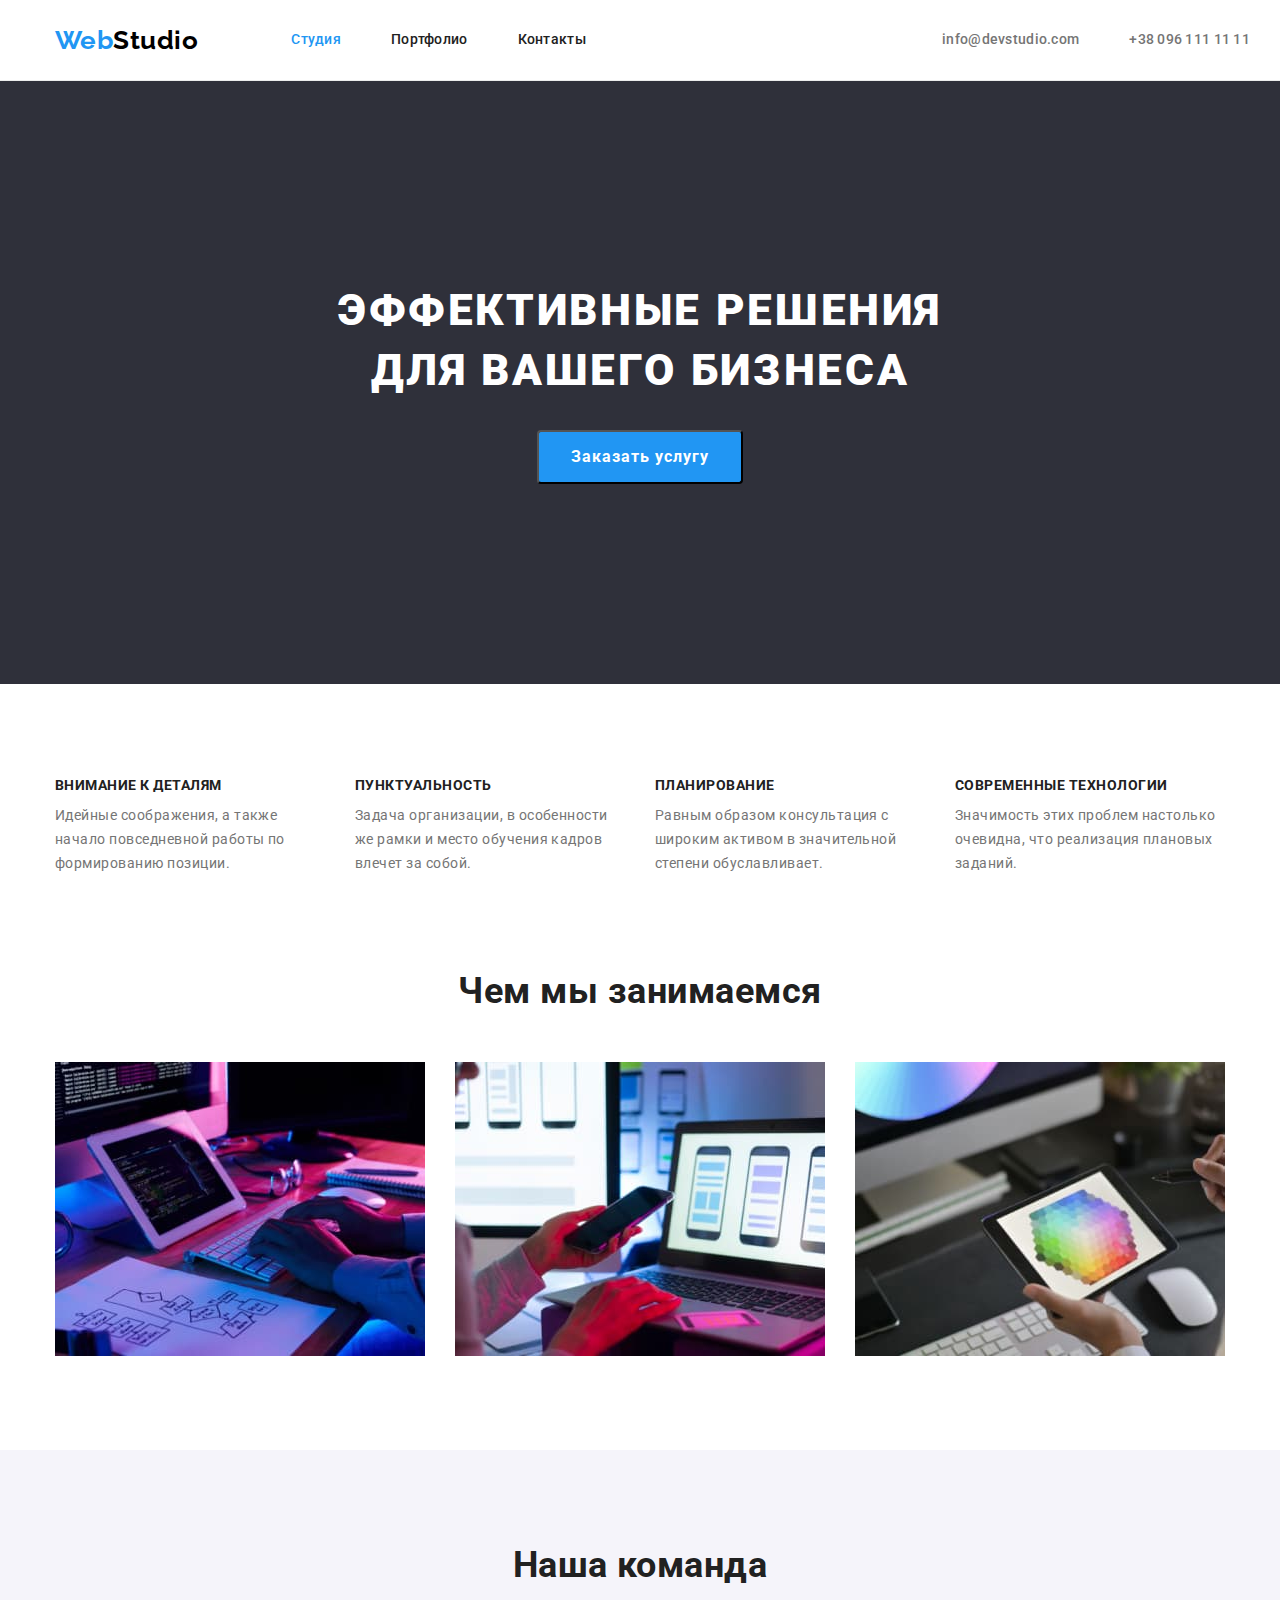
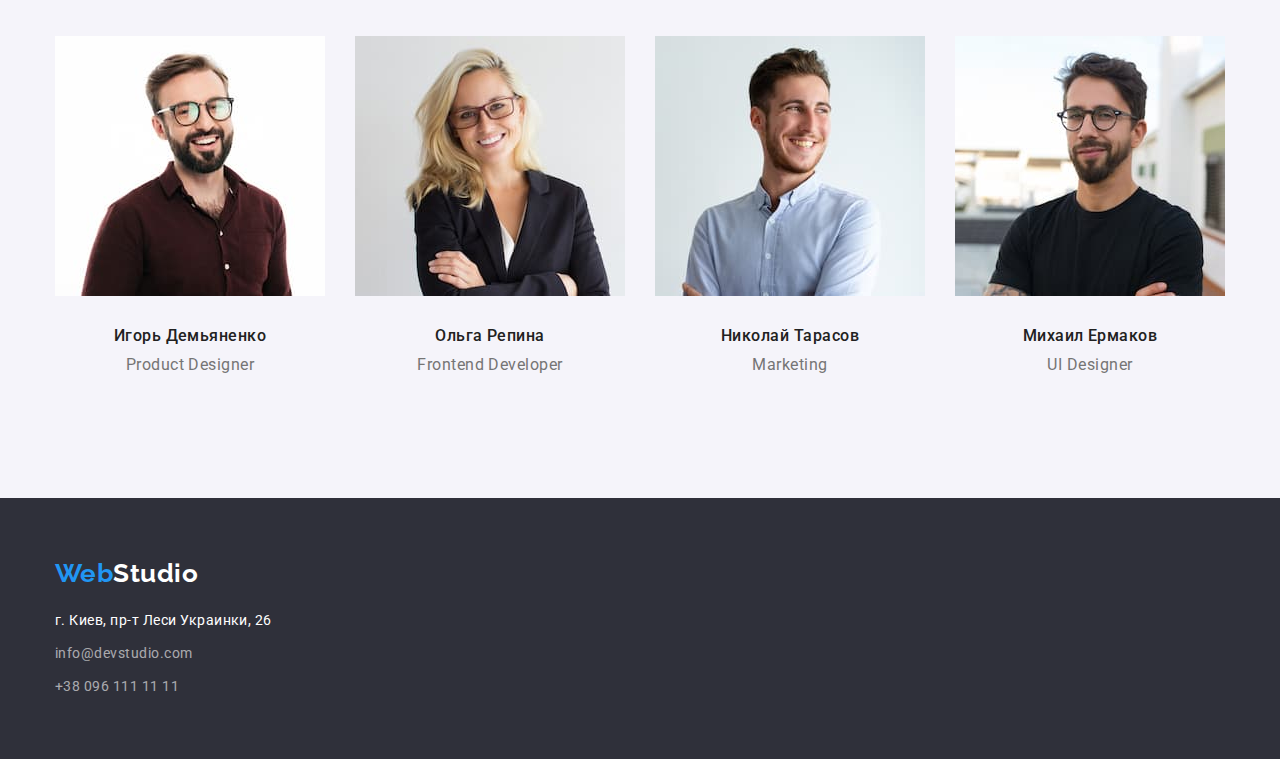
==== index.html @ 59d3f64d "First" ====
<!DOCTYPE html>
<html lang="ru">
  <head>
    <meta charset="utf-8" />
    <meta http-equiv="x-ua-compatible" content="ie=edge" />
    <meta name="viewport" content="width=device-width, initial-scale=1.0" />
    <title>Студия</title>
    <link rel="preconnect" href="https://fonts.googleapis.com" />
    <link rel="preconnect" href="https://fonts.gstatic.com" crossorigin />
    <link
      href="https://fonts.googleapis.com/css2?family=Raleway:wght@700&family=Roboto:wght@400;500;700;900&display=swap"
      rel="stylesheet"
    />
    <link
      rel="stylesheet"
      href="https://cdnjs.cloudflare.com/ajax/libs/modern-normalize/1.0.0/modern-normalize.min.css"
    />
    <link rel="stylesheet" href="./css/styles.css" />
  </head>

  <body>
    <!-- _______________ Header _______________ -->
    <header class="page-header">
      <div class="container header-box">
        <!-- _______________ Logo _______________ -->
        <a href="./index.html" class="logo" lang="en"><span class="logo-part">Web</span>Studio</a>

        <nav class="site-nav">
          <ul class="site-nav-list list">
            <li class="site-nav-item">
              <a href="./index.html" class="site-nav-link current">Студия</a>
            </li>
            <li class="site-nav-item">
              <a href="./portfolio.html" class="site-nav-link">Портфолио</a>
            </li>
            <li class="site-nav-item"><a href="" class="site-nav-link">Контакты</a></li>
          </ul>
        </nav>

        <ul class="contacts-nav list">
          <li class="contacts-nav-item">
            <a href="mailto:info@devstudio.com" class="contacts-nav-link">info@devstudio.com</a>
          </li>
          <li class="contacts-nav-item">
            <a href="tel:+380961111111" class="contacts-nav-link">+38 096 111 11 11</a>
          </li>
        </ul>
      </div>
    </header>

    <main>
      <!-- _______________ Hero _______________ -->
      <section class="hero">
        <div class="container">
          <h1 class="hero-title">Эффективные решения<br />для вашего бизнеса</h1>
          <button class="hero-btn" type="button">Заказать услугу</button>
        </div>
      </section>

      <!-- _______________ Features _______________ -->
      <section class="section">
        <div class="container">
          <h2 class="section-title visually-hidden">Наши преимущества</h2>
          <ul class="features-list list">
            <li class="features-item">
              <h3 class="features-title">Внимание к деталям</h3>
              <p class="features-text">
                Идейные соображения, а также начало повседневной работы по формированию позиции.
              </p>
            </li>
            <li class="features-item">
              <h3 class="features-title">Пунктуальность</h3>
              <p class="features-text">
                Задача организации, в особенности же рамки и место обучения кадров влечет за собой.
              </p>
            </li>
            <li class="features-item">
              <h3 class="features-title">Планирование</h3>
              <p class="features-text">
                Равным образом консультация с широким активом в значительной степени обуславливает.
              </p>
            </li>
            <li class="features-item">
              <h3 class="features-title">Современные технологии</h3>
              <p class="features-text">
                Значимость этих проблем настолько очевидна, что реализация плановых заданий.
              </p>
            </li>
          </ul>
        </div>
      </section>

      <!-- _______________ Our doings _______________ -->
      <section class="section section-doing">
        <div class="container">
          <h2 class="section-title">Чем мы занимаемся</h2>
          <ul class="doings list">
            <li class="doings-item">
              <img
                src="./images/box1.jpg"
                alt="Создаем эффективные сайты, используя современные технологии в разработке"
                width="370"
              />
            </li>
            <li class="doings-item">
              <img
                src="./images/box2.jpg"
                alt="Ориентируемся на целевую аудиторию, учитывая все тебования заказчика"
                width="370"
              />
            </li>
            <li class="doings-item">
              <img
                src="./images/box3.jpg"
                alt="Предлагаем дизайн, подбирая правильную цветовую гамму"
                width="370"
              />
            </li>
          </ul>
        </div>
      </section>

      <!-- _______________ Our team _______________ -->
      <section class="team section">
        <div class="container">
          <h2 class="section-title">Наша команда</h2>
          <ul class="team-list list">
            <li class="team-item">
              <img src="./images/teamcard1.jpg" alt="Фото Игоря" width="270" class="team-img" />
              <div class="team-content">
                <h3 class="team-title">Игорь Демьяненко</h3>
                <p class="team-text" lang="en">Product Designer</p>
              </div>
            </li>

            <li class="team-item">
              <img src="./images/teamcard2.jpg" alt="Фото Ольги" width="270" />
              <div class="team-content">
                <h3 class="team-title">Ольга Репина</h3>
                <p class="team-text" lang="en">Frontend Developer</p>
              </div>
            </li>

            <li class="team-item">
              <img src="./images/teamcard3.jpg" alt="Фото Николая" width="270" />
              <div class="team-content">
                <h3 class="team-title">Николай Тарасов</h3>
                <p class="team-text" lang="en">Marketing</p>
              </div>
            </li>

            <li class="team-item">
              <img src="./images/teamcard4.jpg" alt="Фото Михаила" width="270" />
              <div class="team-content">
                <h3 class="team-title">Михаил Ермаков</h3>
                <p class="team-text" lang="en">UI Designer</p>
              </div>
            </li>
          </ul>
        </div>
      </section>
    </main>

    <!--  _______________ Footer _______________ -->
    <footer class="footer">
      <div class="container">
        <a href="./index.html" class="logo dark" lang="en"
          ><span class="logo-part">Web</span>Studio</a
        >
        <address>
          <ul class="address list">
            <li class="address-item">
              <a
                href="https://www.google.com.ua/maps/@50.4265841,30.5361971,17z"
                class="address-map"
                >г. Киев, пр-т Леси Украинки, 26</a
              >
            </li>
            <li class="address-item">
              <a href="mailto:info@devstudio.com" class="address-contact">info@devstudio.com</a>
            </li>
            <li class="address-item">
              <a href="tel:+380961111111" class="address-contact">+38 096 111 11 11</a>
            </li>
          </ul>
        </address>
      </div>
    </footer>
  </body>
</html>
---- css/styles.css ----
/* Order of content here: 
    common
    logo
    header
    for index.html
    for portfolio.html
    footer
*/

/* все что касается блочной модели. дисплеи паддинги марджины бордеры геометрия
потом цвет и текст
потом оформительные эффекты */

/* --------------- Common */

:root {
  --primary-text-color: #757575;
  --title-text-color: #212121;
  --hero-title-color: #ffffff;
  --btn-text-color: #ffffff;
  --accent-color: #2196f3;
  --main-bg-color: #ffffff;
  --dark-bg-color: #2f303a;
  --second-bg-color: #f5f4fa;
  --logo-color: #000000;
  --logo-color-dark: #ffffff;
  --address-contact-color: rgba(255, 255, 255, 0.6);
  --address-map-color: #ffffff;

  --item-gap: 30px;
}

body {
  background-color: var(--main-bg-color);
  color: var(--primary-text-color);

  font-family: Roboto, sans-serif;
  letter-spacing: 0.03em;
}

.list {
  padding: 0;
  margin: 0;
  list-style: none;
}

.container {
  width: 1200px;
  padding-left: 15px;
  padding-right: 15px;
  margin-left: auto;
  margin-right: auto;
  /* padding: 0 calc(50% - 590px); */
}

img {
  display: block;
  max-width: 100%;
  height: auto;
}

.visually-hidden {
  position: absolute;
  width: 1px;
  height: 1px;
  margin: -1px;
  border: 0;
  padding: 0;
  white-space: nowrap;
  clip-path: inset(100%);
  clip: rect(0 0 0 0);
  overflow: hidden;
}

/* END Common */

/* --------------- Logo */

.logo {
  display: inline-block;
  color: var(--logo-color);
  font-family: Raleway, sans-serif;
  font-weight: 700;
  font-size: 26px;
  line-height: 1.19;
  text-decoration: none;
}

.logo.dark {
  color: var(--logo-color-dark);
}

.logo-part {
  color: var(--accent-color);
}

/* END Logo */

/* --------------- Header */

.page-header {
  border-bottom: 1px solid #ececec;
}

.header-box {
  display: flex;
  align-items: center;
}

.site-nav {
  margin-left: 93px;
  margin-right: auto;
}

.site-nav-list,
.contacts-nav {
  display: flex;
  margin-top: 0;
}

.site-nav-item,
.contacts-nav-item {
  display: block;
}

.site-nav-item:not(:last-child),
.contacts-nav-item:not(:last-child) {
  margin-right: 50px;
}

.site-nav-link {
  display: inline-block;
  padding-top: 32px;
  padding-bottom: 32px;
  color: var(--title-text-color);
  font-weight: 500;
  font-size: 14px;
  line-height: 1.14;
  letter-spacing: 0.02em;
  text-decoration: none;
}

.site-nav-link:hover,
.site-nav-link:focus {
  color: var(--accent-color);
}

.contacts-nav {
  margin-right: -25px;
}

.contacts-nav-link {
  display: inline-block;
  padding-top: 32px;
  padding-bottom: 32px;
  color: var(--primary-text-color);
  font-weight: 500;
  font-size: 14px;
  line-height: 1.14;
  letter-spacing: 0.02em;
  text-decoration: none;
}

.contacts-nav-link:hover,
.contacts-nav-link:focus {
  color: var(--accent-color);
}

.current {
  color: var(--accent-color);
}

/* END Header */

/* --------------- INDEX.html */

/* --------------- Hero */

.hero {
  background-color: var(--dark-bg-color);
  text-align: center;
  padding-top: 200px;
  padding-bottom: 200px;
}

.hero-title {
  margin-top: 0;

  color: var(--hero-title-color);
  font-weight: 900;
  font-size: 44px;
  line-height: 1.36;
  letter-spacing: 0.06em;
  text-transform: uppercase;
}

.hero-btn {
  display: inline-block;
  padding: 10px 32px;
  border-radius: 4px;
  min-width: 200px;

  cursor: pointer;
  text-align: center;
  background-color: var(--accent-color);
  color: var(--btn-text-color);
  font-family: inherit;
  font-weight: 700;
  font-size: 16px;
  line-height: 1.88;
  letter-spacing: 0.06em;
}

.hero-btn:hover,
.hero-btn:focus {
  background-color: var(--btn-text-color);
  color: var(--accent-color);
}

/* END Hero */

/* --------------- For all Sections */

.section {
  padding-top: 94px;
  padding-bottom: 94px;
}

.section-title {
  margin-top: 0;
  margin-bottom: 50px;

  color: var(--title-text-color);
  font-weight: 700;
  font-size: 36px;
  line-height: 1.17;
  text-align: center;
}

/* END for all Sections */

/* --------------- Features */

.features-list {
  display: flex;
  margin-left: calc(-1 * var(--item-gap));
}

.features-item {
  flex-basis: calc(100% / 4 - var(--item-gap));
  margin-left: var(--item-gap);
}

.features-title {
  margin-top: 0;
  margin-bottom: 10px;

  color: var(--title-text-color);
  font-weight: 700;
  font-size: 14px;
  line-height: 1.14;
  text-transform: uppercase;
}

.features-text {
  margin-top: 0;
  margin-bottom: 0;

  font-size: 14px;
  line-height: 1.71;
}

/* END Features */

/* --------------- Our Doings */

.section-doing {
  padding-top: 0;
}

.doings {
  display: flex;
  margin-left: calc(-1 * var(--item-gap));
}

.doings-item {
  margin-left: var(--item-gap);
  flex-basis: calc(100% / 3 - var(--item-gap));
}

/* END Our Doings */

/* --------------- Our team */
.team {
  margin-bottom: 0;
  background-color: var(--second-bg-color);
}

.team-list {
  display: flex;
  margin-left: calc(-1 * var(--item-gap));
}

.team-item {
  flex-basis: calc(100% / 4 - var(--item-gap));
  margin-left: var(--item-gap);
}

.team-content {
  padding: 30px 0;
}

.team-title {
  margin-top: 0;
  margin-bottom: 0;

  color: var(--title-text-color);
  font-weight: 500;
  font-size: 16px;
  line-height: 1.19;
  text-align: center;
}

.team-text {
  margin-top: 10px;
  margin-bottom: 0;

  font-size: 16px;
  line-height: 1.19;
  text-align: center;
}

/* END our team */

/* END INDEX.html */

/* --------------- PORTFOLIO */

/* --------------- Filtr */

.filtr {
  display: flex;
  justify-content: center;
  margin-bottom: 50px;
}

.filtr-item:not(:last-child) {
  margin-right: 8px;
}

.filtr-btn {
  display: inline-block;
  min-width: 73px;
  border-radius: 4px;
  padding: 6px 22px;
  text-align: center;

  background-color: var(--second-bg-color);
  border: 1px solid var(--second-bg-color);
  color: var(--title-text-color);
  cursor: pointer;
  font-family: inherit;
  font-weight: 500;
  font-size: 16px;
  line-height: 1.63;
  letter-spacing: 0.03em;
}

.filtr-btn:hover,
.filtr-btn:focus {
  border: 1px solid var(--accent-color);

  background-color: var(--accent-color);
  color: var(--btn-text-color);
}

/* END Filtr */

/* --------------- Examples */

.examples {
  display: flex;
  flex-wrap: wrap;
  margin-left: calc(-1 * var(--item-gap));
  margin-top: calc(-1 * var(--item-gap));
}

.examples-item {
  flex-basis: calc(100% / 3 - var(--item-gap));
  margin-left: var(--item-gap);
  margin-top: var(--item-gap);
}

.examples-content {
  border: 1px solid #eeeeee;
  padding: 20px 24px;
}

.examples-title {
  margin: 0 0 4px 0;

  color: var(--title-text-color);
  font-weight: 700;
  font-size: 18px;
  line-height: 2;
  letter-spacing: 0.06em;
}

.examples-type {
  margin-top: 0;
  margin-bottom: 0;

  font-size: 16px;
  line-height: 1.86;
}

/* END Examples */

/* END PORTFOLIO */

/* --------------- Footer */

.footer {
  padding-top: 60px;
  padding-bottom: 60px;

  background-color: var(--dark-bg-color);
}

.address {
  margin-top: 20px;
}

.address-item:not(:first-child) {
  margin-top: 9px;
}

.address-map,
.address-contact {
  display: inline-block;
}

.address-map {
  color: var(--address-map-color);
}

.address-contact {
  color: var(--address-contact-color);
}

.address-contact,
.address-map {
  font-style: normal;
  font-size: 14px;
  line-height: 1.71;
  text-decoration: none;
}

.address-map:hover,
.address-map:focus,
.address-contact:hover,
.address-contact:focus {
  color: var(--accent-color);
}

/* END Footer */
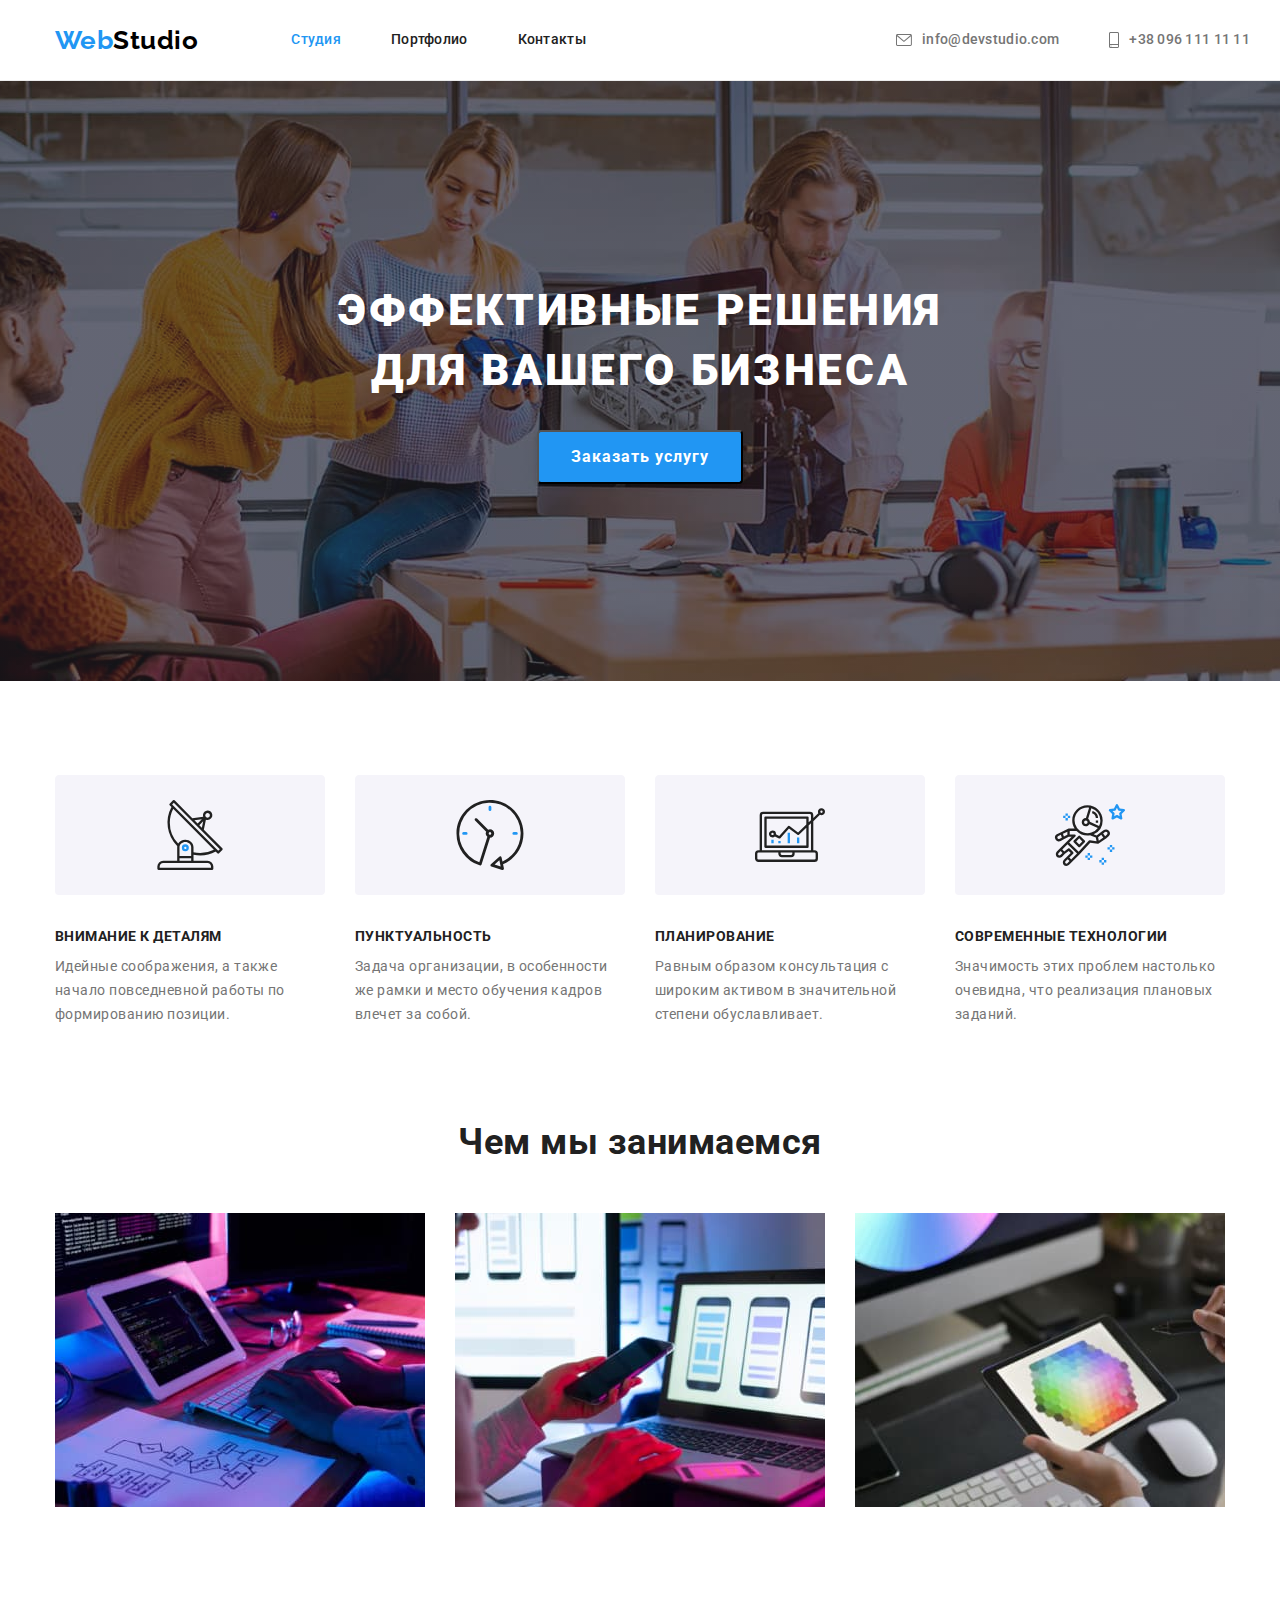
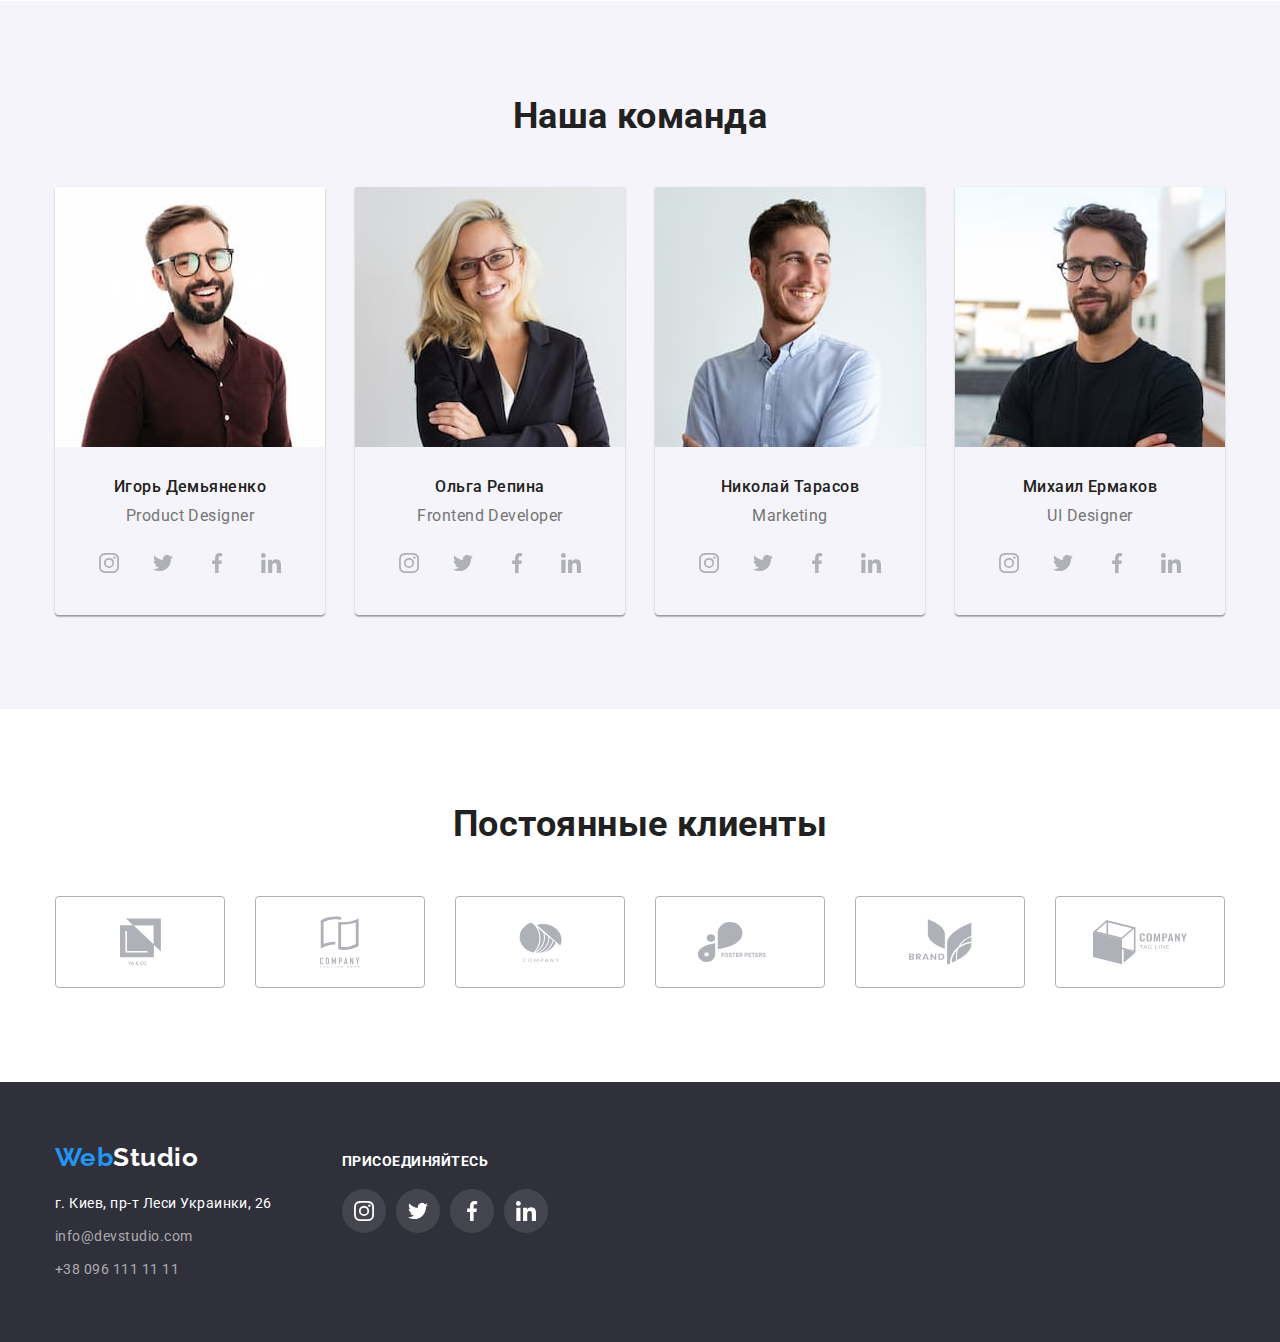
==== commit d65e748b: "Done HW" ====
--- a/index.html
+++ b/index.html
@@ -23,7 +23,7 @@
     <header class="page-header">
       <div class="container header-box">
         <!-- _______________ Logo _______________ -->
-        <a href="./index.html" class="logo" lang="en"><span class="logo-part">Web</span>Studio</a>
+        <a href="./index.html" class="logo" lang="en"> <span class="logo-part">Web</span>Studio </a>
 
         <nav class="site-nav">
           <ul class="site-nav-list list">
@@ -39,10 +39,20 @@
 
         <ul class="contacts-nav list">
           <li class="contacts-nav-item">
-            <a href="mailto:info@devstudio.com" class="contacts-nav-link">info@devstudio.com</a>
+            <a href="mailto:info@devstudio.com" class="contacts-nav-link">
+              <svg class="contacts-nav-icon" width="16" height="12">
+                <use href="./images/sprite.svg#icon-envelope"></use>
+              </svg>
+              info@devstudio.com
+            </a>
           </li>
           <li class="contacts-nav-item">
-            <a href="tel:+380961111111" class="contacts-nav-link">+38 096 111 11 11</a>
+            <a href="tel:+380961111111" class="contacts-nav-link">
+              <svg class="contacts-nav-icon" width="10" height="16">
+                <use href="./images/sprite.svg#icon-smartphone"></use>
+              </svg>
+              +38 096 111 11 11
+            </a>
           </li>
         </ul>
       </div>
@@ -51,9 +61,11 @@
     <main>
       <!-- _______________ Hero _______________ -->
       <section class="hero">
+        <!-- <div class="overlay"> -->
         <div class="container">
           <h1 class="hero-title">Эффективные решения<br />для вашего бизнеса</h1>
           <button class="hero-btn" type="button">Заказать услугу</button>
+          <!-- </div> -->
         </div>
       </section>
 
@@ -63,24 +75,36 @@
           <h2 class="section-title visually-hidden">Наши преимущества</h2>
           <ul class="features-list list">
             <li class="features-item">
+              <svg class="features-icon" width="270" height="120">
+                <use href="./images/sprite.svg#icon-feature1"></use>
+              </svg>
               <h3 class="features-title">Внимание к деталям</h3>
               <p class="features-text">
                 Идейные соображения, а также начало повседневной работы по формированию позиции.
               </p>
             </li>
             <li class="features-item">
+              <svg class="features-icon" width="270" height="120">
+                <use href="./images/sprite.svg#icon-feature2"></use>
+              </svg>
               <h3 class="features-title">Пунктуальность</h3>
               <p class="features-text">
                 Задача организации, в особенности же рамки и место обучения кадров влечет за собой.
               </p>
             </li>
             <li class="features-item">
+              <svg class="features-icon" width="270" height="120">
+                <use href="./images/sprite.svg#icon-feature3"></use>
+              </svg>
               <h3 class="features-title">Планирование</h3>
               <p class="features-text">
                 Равным образом консультация с широким активом в значительной степени обуславливает.
               </p>
             </li>
             <li class="features-item">
+              <svg class="features-icon" width="270" height="120">
+                <use href="./images/sprite.svg#icon-feature4"></use>
+              </svg>
               <h3 class="features-title">Современные технологии</h3>
               <p class="features-text">
                 Значимость этих проблем настолько очевидна, что реализация плановых заданий.
@@ -90,37 +114,25 @@
         </div>
       </section>
 
-      <!-- _______________ Our doings _______________ -->
+      <!-- _______________ Our Doings _______________ -->
       <section class="section section-doing">
         <div class="container">
           <h2 class="section-title">Чем мы занимаемся</h2>
           <ul class="doings list">
             <li class="doings-item">
-              <img
-                src="./images/box1.jpg"
-                alt="Создаем эффективные сайты, используя современные технологии в разработке"
-                width="370"
-              />
+              <img src="./images/box1.jpg" alt="Десктопные приложения" width="370" />
             </li>
             <li class="doings-item">
-              <img
-                src="./images/box2.jpg"
-                alt="Ориентируемся на целевую аудиторию, учитывая все тебования заказчика"
-                width="370"
-              />
+              <img src="./images/box2.jpg" alt="Мобильные приложения" width="370" />
             </li>
             <li class="doings-item">
-              <img
-                src="./images/box3.jpg"
-                alt="Предлагаем дизайн, подбирая правильную цветовую гамму"
-                width="370"
-              />
+              <img src="./images/box3.jpg" alt="Дизайнерские решения" width="370" />
             </li>
           </ul>
         </div>
       </section>
 
-      <!-- _______________ Our team _______________ -->
+      <!-- _______________ Our Team _______________ -->
       <section class="team section">
         <div class="container">
           <h2 class="section-title">Наша команда</h2>
@@ -130,6 +142,36 @@
               <div class="team-content">
                 <h3 class="team-title">Игорь Демьяненко</h3>
                 <p class="team-text" lang="en">Product Designer</p>
+                <ul class="team-contact-list list">
+                  <li>
+                    <a href="" class="team-contact-link">
+                      <svg class="team-contact-icon" width="20" height="20">
+                        <use href="./images/sprite.svg#icon-instagram"></use>
+                      </svg>
+                    </a>
+                  </li>
+                  <li>
+                    <a href="" class="team-contact-link"
+                      ><svg class="team-contact-icon" width="20" height="20">
+                        <use href="./images/sprite.svg#icon-twitter"></use>
+                      </svg>
+                    </a>
+                  </li>
+                  <li>
+                    <a href="" class="team-contact-link"
+                      ><svg class="team-contact-icon" width="20" height="20">
+                        <use href="./images/sprite.svg#icon-facebook"></use>
+                      </svg>
+                    </a>
+                  </li>
+                  <li>
+                    <a href="" class="team-contact-link"
+                      ><svg class="team-contact-icon" width="20" height="20">
+                        <use href="./images/sprite.svg#icon-linkedin"></use>
+                      </svg>
+                    </a>
+                  </li>
+                </ul>
               </div>
             </li>
 
@@ -138,6 +180,36 @@
               <div class="team-content">
                 <h3 class="team-title">Ольга Репина</h3>
                 <p class="team-text" lang="en">Frontend Developer</p>
+                <ul class="team-contact-list list">
+                  <li>
+                    <a href="" class="team-contact-link">
+                      <svg class="team-contact-icon" width="20" height="20">
+                        <use href="./images/sprite.svg#icon-instagram"></use>
+                      </svg>
+                    </a>
+                  </li>
+                  <li>
+                    <a href="" class="team-contact-link"
+                      ><svg class="team-contact-icon" width="20" height="20">
+                        <use href="./images/sprite.svg#icon-twitter"></use>
+                      </svg>
+                    </a>
+                  </li>
+                  <li>
+                    <a href="" class="team-contact-link"
+                      ><svg class="team-contact-icon" width="20" height="20">
+                        <use href="./images/sprite.svg#icon-facebook"></use>
+                      </svg>
+                    </a>
+                  </li>
+                  <li>
+                    <a href="" class="team-contact-link"
+                      ><svg class="team-contact-icon" width="20" height="20">
+                        <use href="./images/sprite.svg#icon-linkedin"></use>
+                      </svg>
+                    </a>
+                  </li>
+                </ul>
               </div>
             </li>
 
@@ -146,6 +218,36 @@
               <div class="team-content">
                 <h3 class="team-title">Николай Тарасов</h3>
                 <p class="team-text" lang="en">Marketing</p>
+                <ul class="team-contact-list list">
+                  <li>
+                    <a href="" class="team-contact-link">
+                      <svg class="team-contact-icon" width="20" height="20">
+                        <use href="./images/sprite.svg#icon-instagram"></use>
+                      </svg>
+                    </a>
+                  </li>
+                  <li>
+                    <a href="" class="team-contact-link"
+                      ><svg class="team-contact-icon" width="20" height="20">
+                        <use href="./images/sprite.svg#icon-twitter"></use>
+                      </svg>
+                    </a>
+                  </li>
+                  <li>
+                    <a href="" class="team-contact-link"
+                      ><svg class="team-contact-icon" width="20" height="20">
+                        <use href="./images/sprite.svg#icon-facebook"></use>
+                      </svg>
+                    </a>
+                  </li>
+                  <li>
+                    <a href="" class="team-contact-link"
+                      ><svg class="team-contact-icon" width="20" height="20">
+                        <use href="./images/sprite.svg#icon-linkedin"></use>
+                      </svg>
+                    </a>
+                  </li>
+                </ul>
               </div>
             </li>
 
@@ -154,7 +256,88 @@
               <div class="team-content">
                 <h3 class="team-title">Михаил Ермаков</h3>
                 <p class="team-text" lang="en">UI Designer</p>
+                <ul class="team-contact-list list">
+                  <li>
+                    <a href="" class="team-contact-link">
+                      <svg class="team-contact-icon" width="20" height="20">
+                        <use href="./images/sprite.svg#icon-instagram"></use>
+                      </svg>
+                    </a>
+                  </li>
+                  <li>
+                    <a href="" class="team-contact-link"
+                      ><svg class="team-contact-icon" width="20" height="20">
+                        <use href="./images/sprite.svg#icon-twitter"></use>
+                      </svg>
+                    </a>
+                  </li>
+                  <li>
+                    <a href="" class="team-contact-link"
+                      ><svg class="team-contact-icon" width="20" height="20">
+                        <use href="./images/sprite.svg#icon-facebook"></use>
+                      </svg>
+                    </a>
+                  </li>
+                  <li>
+                    <a href="" class="team-contact-link"
+                      ><svg class="team-contact-icon" width="20" height="20">
+                        <use href="./images/sprite.svg#icon-linkedin"></use>
+                      </svg>
+                    </a>
+                  </li>
+                </ul>
               </div>
+            </li>
+          </ul>
+        </div>
+      </section>
+
+      <!-- _______________ Our Clients _______________ -->
+      <section class="clients section">
+        <div class="container">
+          <h2 class="section-title">Постоянные клиенты</h2>
+          <ul class="clients-list list">
+            <li class="client-item">
+              <a href="" class="client-link">
+                <svg class="client-icon" width="41">
+                  <use href="./images/sprite.svg#icon-client1"></use>
+                </svg>
+              </a>
+            </li>
+            <li class="client-item">
+              <a href="" class="client-link">
+                <svg class="client-icon" width="40">
+                  <use href="./images/sprite.svg#icon-client2"></use>
+                </svg>
+              </a>
+            </li>
+            <li class="client-item">
+              <a href="" class="client-link">
+                <svg class="client-icon" width="43">
+                  <use href="./images/sprite.svg#icon-client3"></use>
+                </svg>
+              </a>
+            </li>
+            <li class="client-item">
+              <a href="" class="client-link">
+                <svg class="client-icon" width="84">
+                  <use href="./images/sprite.svg#icon-client4"></use>
+                </svg>
+              </a>
+            </li>
+            <li class="client-item">
+              <a href="" class="client-link">
+                <svg class="client-icon" width="63">
+                  <use href="./images/sprite.svg#icon-client5"></use>
+                </svg>
+              </a>
+            </li>
+            <li class="client-item">
+              <a href="" class="client-link">
+                <svg class="client-icon" width="94">
+                  <use href="./images/sprite.svg#icon-client6"></use>
+                </svg>
+              </a>
             </li>
           </ul>
         </div>
@@ -164,26 +347,63 @@
     <!--  _______________ Footer _______________ -->
     <footer class="footer">
       <div class="container">
-        <a href="./index.html" class="logo dark" lang="en"
-          ><span class="logo-part">Web</span>Studio</a
-        >
-        <address>
-          <ul class="address list">
-            <li class="address-item">
-              <a
-                href="https://www.google.com.ua/maps/@50.4265841,30.5361971,17z"
-                class="address-map"
-                >г. Киев, пр-т Леси Украинки, 26</a
-              >
-            </li>
-            <li class="address-item">
-              <a href="mailto:info@devstudio.com" class="address-contact">info@devstudio.com</a>
-            </li>
-            <li class="address-item">
-              <a href="tel:+380961111111" class="address-contact">+38 096 111 11 11</a>
-            </li>
-          </ul>
-        </address>
+        <ul class="footer-list list">
+          <li class="footer-item">
+            <a href="./index.html" class="logo dark" lang="en"
+              ><span class="logo-part">Web</span>Studio</a
+            >
+            <address>
+              <ul class="address list">
+                <li class="address-item">
+                  <a
+                    href="https://www.google.com.ua/maps/@50.4265841,30.5361971,17z"
+                    class="address-map"
+                    >г. Киев, пр-т Леси Украинки, 26</a
+                  >
+                </li>
+                <li class="address-item">
+                  <a href="mailto:info@devstudio.com" class="address-contact">info@devstudio.com</a>
+                </li>
+                <li class="address-item">
+                  <a href="tel:+380961111111" class="address-contact">+38 096 111 11 11</a>
+                </li>
+              </ul>
+            </address>
+          </li>
+          <li class="footer-item join">
+            <h3 class="join-title">присоединяйтесь</h3>
+            <ul class="join-contact-list list">
+              <li>
+                <a href="" class="join-contact-link">
+                  <svg class="join-contact-icon" width="20" height="20">
+                    <use href="./images/sprite.svg#icon-instagram"></use>
+                  </svg>
+                </a>
+              </li>
+              <li>
+                <a href="" class="join-contact-link"
+                  ><svg class="join-contact-icon" width="20" height="20">
+                    <use href="./images/sprite.svg#icon-twitter"></use>
+                  </svg>
+                </a>
+              </li>
+              <li>
+                <a href="" class="join-contact-link"
+                  ><svg class="join-contact-icon" width="20" height="20">
+                    <use href="./images/sprite.svg#icon-facebook"></use>
+                  </svg>
+                </a>
+              </li>
+              <li>
+                <a href="" class="join-contact-link"
+                  ><svg class="join-contact-icon" width="20" height="20">
+                    <use href="./images/sprite.svg#icon-linkedin"></use>
+                  </svg>
+                </a>
+              </li>
+            </ul>
+          </li>
+        </ul>
       </div>
     </footer>
   </body>
--- a/css/styles.css
+++ b/css/styles.css
@@ -6,10 +6,6 @@
     for portfolio.html
     footer
 */
-
-/* все что касается блочной модели. дисплеи паддинги марджины бордеры геометрия
-потом цвет и текст
-потом оформительные эффекты */
 
 /* --------------- Common */
 
@@ -26,6 +22,8 @@
   --logo-color-dark: #ffffff;
   --address-contact-color: rgba(255, 255, 255, 0.6);
   --address-map-color: #ffffff;
+  --icon-color: #afb1b8;
+  --icon-bg-color: rgba(255, 255, 255, 0.1);
 
   --item-gap: 30px;
 }
@@ -50,7 +48,6 @@
   padding-right: 15px;
   margin-left: auto;
   margin-right: auto;
-  /* padding: 0 calc(50% - 590px); */
 }
 
 img {
@@ -147,13 +144,16 @@
 
 .contacts-nav {
   margin-right: -25px;
+  align-items: center;
 }
 
 .contacts-nav-link {
-  display: inline-block;
+  display: flex;
   padding-top: 32px;
   padding-bottom: 32px;
+  align-items: center;
   color: var(--primary-text-color);
+  fill: var(--primary-text-color);
   font-weight: 500;
   font-size: 14px;
   line-height: 1.14;
@@ -164,6 +164,11 @@
 .contacts-nav-link:hover,
 .contacts-nav-link:focus {
   color: var(--accent-color);
+  fill: var(--accent-color);
+}
+
+.contacts-nav-icon {
+  margin-right: 10px;
 }
 
 .current {
@@ -177,10 +182,20 @@
 /* --------------- Hero */
 
 .hero {
-  background-color: var(--dark-bg-color);
   text-align: center;
   padding-top: 200px;
   padding-bottom: 200px;
+
+  background-color: var(--dark-bg-color);
+  max-width: 1600px;
+  height: 600px;
+  margin-left: auto;
+  margin-right: auto;
+  background-image: linear-gradient(rgba(47, 48, 58, 0.4), rgba(47, 48, 58, 0.4)),
+    url(../images/hero-bg.jpg);
+  background-repeat: no-repeat;
+  background-position: center;
+  background-size: cover;
 }
 
 .hero-title {
@@ -199,6 +214,7 @@
   padding: 10px 32px;
   border-radius: 4px;
   min-width: 200px;
+  box-shadow: 0px 4px 4px rgba(0, 0, 0, 0.15);
 
   cursor: pointer;
   text-align: center;
@@ -251,6 +267,10 @@
   margin-left: var(--item-gap);
 }
 
+.features-icon {
+  margin-bottom: 30px;
+}
+
 .features-title {
   margin-top: 0;
   margin-bottom: 10px;
@@ -304,6 +324,9 @@
 .team-item {
   flex-basis: calc(100% / 4 - var(--item-gap));
   margin-left: var(--item-gap);
+  box-shadow: 0px 1px 3px rgba(0, 0, 0, 0.12), 0px 1px 1px rgba(0, 0, 0, 0.14),
+    0px 2px 1px rgba(0, 0, 0, 0.2);
+  border-radius: 0px 0px 4px 4px;
 }
 
 .team-content {
@@ -312,7 +335,7 @@
 
 .team-title {
   margin-top: 0;
-  margin-bottom: 0;
+  margin-bottom: 10px;
 
   color: var(--title-text-color);
   font-weight: 500;
@@ -322,15 +345,72 @@
 }
 
 .team-text {
-  margin-top: 10px;
-  margin-bottom: 0;
+  margin-top: 0;
+  margin-bottom: 16px;
 
   font-size: 16px;
   line-height: 1.19;
   text-align: center;
 }
 
+.team-contact-list {
+  display: flex;
+  justify-content: space-between;
+  padding-right: 32px;
+  padding-left: 32px;
+}
+
+.team-contact-link {
+  display: inline-block;
+  width: 44px;
+  height: 44px;
+  padding: 12px;
+  border-radius: 50%;
+
+  color: var(--icon-color);
+}
+
+.team-contact-link:hover,
+.team-contact-link:focus {
+  color: var(--logo-color-dark);
+  background-color: var(--accent-color);
+}
+
+.team-contact-icon {
+  fill: currentColor;
+}
+
 /* END our team */
+
+/* --------------- Our Clients */
+
+.clients-list {
+  display: flex;
+  justify-content: space-between;
+}
+
+.client-link {
+  display: flex;
+  justify-content: center;
+  align-items: center;
+  width: 170px;
+  height: 92px;
+  border: 1px solid var(--icon-color);
+  border-radius: 4px;
+  color: var(--icon-color);
+}
+
+.client-link:hover,
+.client-link:focus {
+  border: 1px solid var(--accent-color);
+  color: var(--accent-color);
+}
+
+.client-icon {
+  fill: currentColor;
+}
+
+/* END our Clients */
 
 /* END INDEX.html */
 
@@ -369,6 +449,9 @@
 .filtr-btn:hover,
 .filtr-btn:focus {
   border: 1px solid var(--accent-color);
+  box-shadow: 0px 3px 1px rgba(0, 0, 0, 0.1), 0px 1px 2px rgba(0, 0, 0, 0.08),
+    0px 2px 2px rgba(0, 0, 0, 0.12);
+  border-radius: 4px;
 
   background-color: var(--accent-color);
   color: var(--btn-text-color);
@@ -389,6 +472,16 @@
   flex-basis: calc(100% / 3 - var(--item-gap));
   margin-left: var(--item-gap);
   margin-top: var(--item-gap);
+}
+
+.examples-item:hover,
+.examples-item:focus {
+  box-shadow: 0px 1px 1px rgba(0, 0, 0, 0.12), 0px 4px 4px rgba(0, 0, 0, 0.06),
+    1px 4px 6px rgba(0, 0, 0, 0.16);
+}
+
+.examples-link {
+  text-decoration: none;
 }
 
 .examples-content {
@@ -410,6 +503,7 @@
   margin-top: 0;
   margin-bottom: 0;
 
+  color: var(--primary-text-color);
   font-size: 16px;
   line-height: 1.86;
 }
@@ -425,6 +519,14 @@
   padding-bottom: 60px;
 
   background-color: var(--dark-bg-color);
+}
+
+.footer-list {
+  display: flex;
+}
+
+.footer-item:nth-child(1) {
+  margin-right: 70px;
 }
 
 .address {
@@ -463,4 +565,45 @@
   color: var(--accent-color);
 }
 
+.join {
+  padding-top: 12px;
+}
+
+.join-title {
+  margin-top: 0;
+  margin-bottom: 20px;
+
+  color: var(--logo-color-dark);
+  font-weight: 700;
+  font-size: 14px;
+  line-height: 1.14;
+  text-transform: uppercase;
+}
+
+.join-contact-list {
+  display: flex;
+  justify-content: space-between;
+}
+
+.join-contact-link {
+  display: inline-block;
+  width: 44px;
+  height: 44px;
+  padding: 12px;
+  margin-right: 10px;
+  border-radius: 50%;
+
+  color: var(--logo-color-dark);
+  background-color: var(--icon-bg-color);
+}
+
+.join-contact-link:hover,
+.join-contact-link:focus {
+  background-color: var(--accent-color);
+}
+
+.join-contact-icon {
+  fill: currentColor;
+}
+
 /* END Footer */
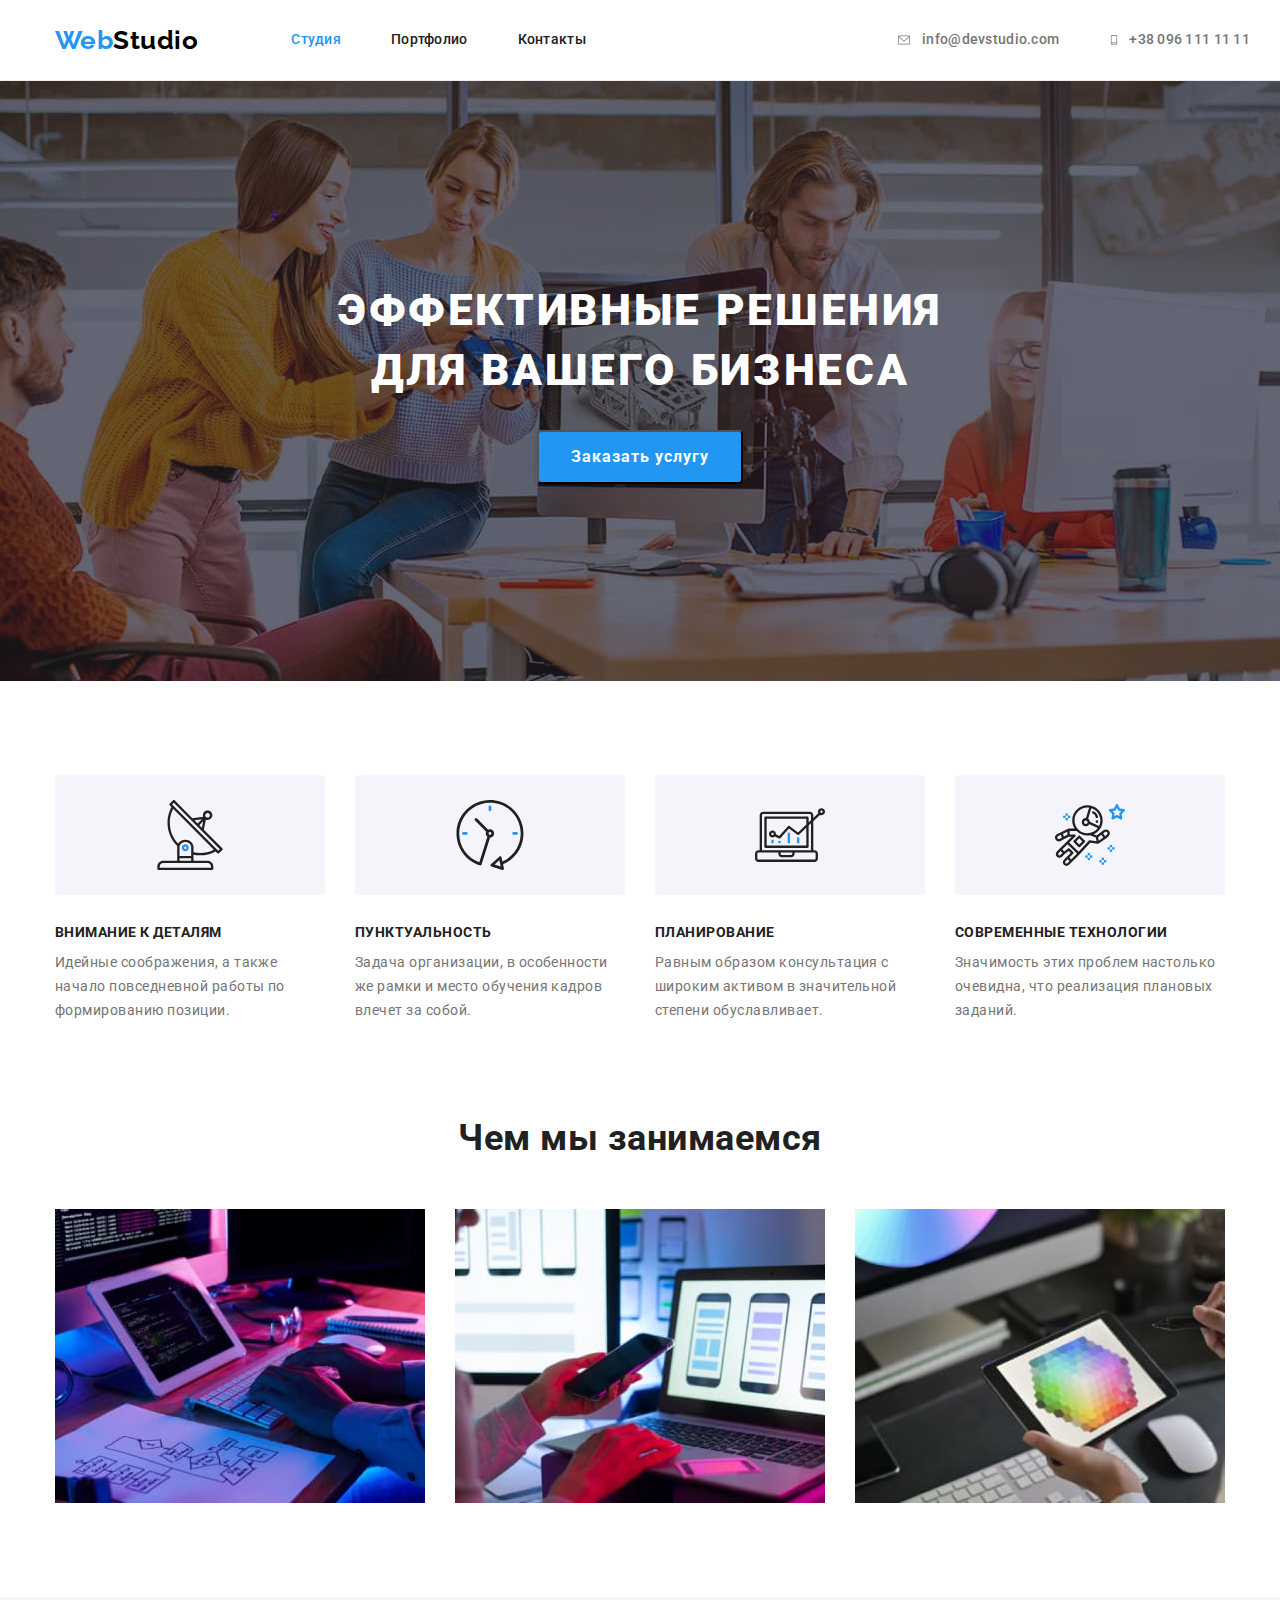
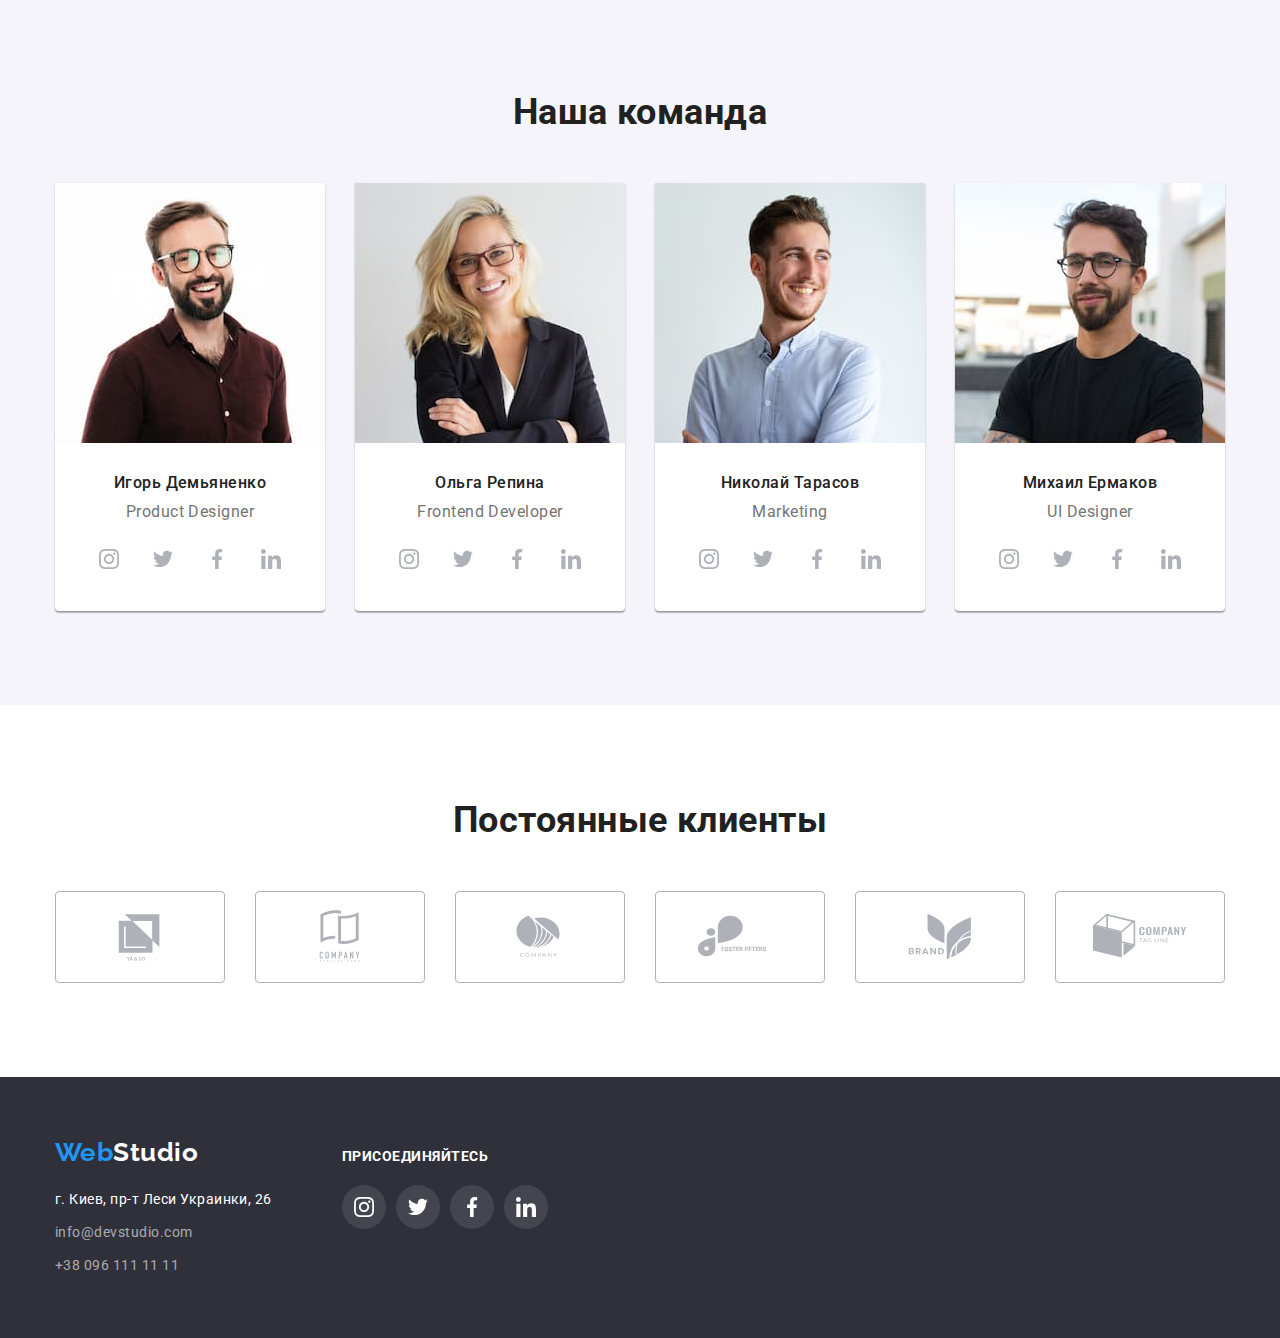
==== commit 8b30064d: "Corrections after verification" ====
--- a/index.html
+++ b/index.html
@@ -75,36 +75,44 @@
           <h2 class="section-title visually-hidden">Наши преимущества</h2>
           <ul class="features-list list">
             <li class="features-item">
-              <svg class="features-icon" width="270" height="120">
-                <use href="./images/sprite.svg#icon-feature1"></use>
-              </svg>
+              <div class="features-icon">
+                <svg width="70" height="70">
+                  <use href="./images/sprite.svg#icon-feature1"></use>
+                </svg>
+              </div>
               <h3 class="features-title">Внимание к деталям</h3>
               <p class="features-text">
                 Идейные соображения, а также начало повседневной работы по формированию позиции.
               </p>
             </li>
             <li class="features-item">
-              <svg class="features-icon" width="270" height="120">
-                <use href="./images/sprite.svg#icon-feature2"></use>
-              </svg>
+              <div class="features-icon">
+                <svg width="70" height="70">
+                  <use href="./images/sprite.svg#icon-feature2"></use>
+                </svg>
+              </div>
               <h3 class="features-title">Пунктуальность</h3>
               <p class="features-text">
                 Задача организации, в особенности же рамки и место обучения кадров влечет за собой.
               </p>
             </li>
             <li class="features-item">
-              <svg class="features-icon" width="270" height="120">
-                <use href="./images/sprite.svg#icon-feature3"></use>
-              </svg>
+              <div class="features-icon">
+                <svg width="70" height="70">
+                  <use href="./images/sprite.svg#icon-feature3"></use>
+                </svg>
+              </div>
               <h3 class="features-title">Планирование</h3>
               <p class="features-text">
                 Равным образом консультация с широким активом в значительной степени обуславливает.
               </p>
             </li>
             <li class="features-item">
-              <svg class="features-icon" width="270" height="120">
-                <use href="./images/sprite.svg#icon-feature4"></use>
-              </svg>
+              <div class="features-icon">
+                <svg width="70" height="70">
+                  <use href="./images/sprite.svg#icon-feature4"></use>
+                </svg>
+              </div>
               <h3 class="features-title">Современные технологии</h3>
               <p class="features-text">
                 Значимость этих проблем настолько очевидна, что реализация плановых заданий.
@@ -143,28 +151,28 @@
                 <h3 class="team-title">Игорь Демьяненко</h3>
                 <p class="team-text" lang="en">Product Designer</p>
                 <ul class="team-contact-list list">
-                  <li>
+                  <li class="team-contact-item">
                     <a href="" class="team-contact-link">
                       <svg class="team-contact-icon" width="20" height="20">
                         <use href="./images/sprite.svg#icon-instagram"></use>
                       </svg>
                     </a>
                   </li>
-                  <li>
+                  <li class="team-contact-item">
                     <a href="" class="team-contact-link"
                       ><svg class="team-contact-icon" width="20" height="20">
                         <use href="./images/sprite.svg#icon-twitter"></use>
                       </svg>
                     </a>
                   </li>
-                  <li>
+                  <li class="team-contact-item">
                     <a href="" class="team-contact-link"
                       ><svg class="team-contact-icon" width="20" height="20">
                         <use href="./images/sprite.svg#icon-facebook"></use>
                       </svg>
                     </a>
                   </li>
-                  <li>
+                  <li class="team-contact-item">
                     <a href="" class="team-contact-link"
                       ><svg class="team-contact-icon" width="20" height="20">
                         <use href="./images/sprite.svg#icon-linkedin"></use>
@@ -181,28 +189,28 @@
                 <h3 class="team-title">Ольга Репина</h3>
                 <p class="team-text" lang="en">Frontend Developer</p>
                 <ul class="team-contact-list list">
-                  <li>
+                  <li class="team-contact-item">
                     <a href="" class="team-contact-link">
                       <svg class="team-contact-icon" width="20" height="20">
                         <use href="./images/sprite.svg#icon-instagram"></use>
                       </svg>
                     </a>
                   </li>
-                  <li>
+                  <li class="team-contact-item">
                     <a href="" class="team-contact-link"
                       ><svg class="team-contact-icon" width="20" height="20">
                         <use href="./images/sprite.svg#icon-twitter"></use>
                       </svg>
                     </a>
                   </li>
-                  <li>
+                  <li class="team-contact-item">
                     <a href="" class="team-contact-link"
                       ><svg class="team-contact-icon" width="20" height="20">
                         <use href="./images/sprite.svg#icon-facebook"></use>
                       </svg>
                     </a>
                   </li>
-                  <li>
+                  <li class="team-contact-item">
                     <a href="" class="team-contact-link"
                       ><svg class="team-contact-icon" width="20" height="20">
                         <use href="./images/sprite.svg#icon-linkedin"></use>
@@ -219,28 +227,28 @@
                 <h3 class="team-title">Николай Тарасов</h3>
                 <p class="team-text" lang="en">Marketing</p>
                 <ul class="team-contact-list list">
-                  <li>
+                  <li class="team-contact-item">
                     <a href="" class="team-contact-link">
                       <svg class="team-contact-icon" width="20" height="20">
                         <use href="./images/sprite.svg#icon-instagram"></use>
                       </svg>
                     </a>
                   </li>
-                  <li>
+                  <li class="team-contact-item">
                     <a href="" class="team-contact-link"
                       ><svg class="team-contact-icon" width="20" height="20">
                         <use href="./images/sprite.svg#icon-twitter"></use>
                       </svg>
                     </a>
                   </li>
-                  <li>
+                  <li class="team-contact-item">
                     <a href="" class="team-contact-link"
                       ><svg class="team-contact-icon" width="20" height="20">
                         <use href="./images/sprite.svg#icon-facebook"></use>
                       </svg>
                     </a>
                   </li>
-                  <li>
+                  <li class="team-contact-item">
                     <a href="" class="team-contact-link"
                       ><svg class="team-contact-icon" width="20" height="20">
                         <use href="./images/sprite.svg#icon-linkedin"></use>
@@ -257,28 +265,28 @@
                 <h3 class="team-title">Михаил Ермаков</h3>
                 <p class="team-text" lang="en">UI Designer</p>
                 <ul class="team-contact-list list">
-                  <li>
+                  <li class="team-contact-item">
                     <a href="" class="team-contact-link">
                       <svg class="team-contact-icon" width="20" height="20">
                         <use href="./images/sprite.svg#icon-instagram"></use>
                       </svg>
                     </a>
                   </li>
-                  <li>
+                  <li class="team-contact-item">
                     <a href="" class="team-contact-link"
                       ><svg class="team-contact-icon" width="20" height="20">
                         <use href="./images/sprite.svg#icon-twitter"></use>
                       </svg>
                     </a>
                   </li>
-                  <li>
+                  <li class="team-contact-item">
                     <a href="" class="team-contact-link"
                       ><svg class="team-contact-icon" width="20" height="20">
                         <use href="./images/sprite.svg#icon-facebook"></use>
                       </svg>
                     </a>
                   </li>
-                  <li>
+                  <li class="team-contact-item">
                     <a href="" class="team-contact-link"
                       ><svg class="team-contact-icon" width="20" height="20">
                         <use href="./images/sprite.svg#icon-linkedin"></use>
@@ -299,42 +307,42 @@
           <ul class="clients-list list">
             <li class="client-item">
               <a href="" class="client-link">
-                <svg class="client-icon" width="41">
+                <svg class="client-icon" width="106" height="60">
                   <use href="./images/sprite.svg#icon-client1"></use>
                 </svg>
               </a>
             </li>
             <li class="client-item">
               <a href="" class="client-link">
-                <svg class="client-icon" width="40">
+                <svg class="client-icon" width="106" height="60">
                   <use href="./images/sprite.svg#icon-client2"></use>
                 </svg>
               </a>
             </li>
             <li class="client-item">
               <a href="" class="client-link">
-                <svg class="client-icon" width="43">
+                <svg class="client-icon" width="106" height="60">
                   <use href="./images/sprite.svg#icon-client3"></use>
                 </svg>
               </a>
             </li>
             <li class="client-item">
               <a href="" class="client-link">
-                <svg class="client-icon" width="84">
+                <svg class="client-icon" width="106" height="60">
                   <use href="./images/sprite.svg#icon-client4"></use>
                 </svg>
               </a>
             </li>
             <li class="client-item">
               <a href="" class="client-link">
-                <svg class="client-icon" width="63">
+                <svg class="client-icon" width="106" height="60">
                   <use href="./images/sprite.svg#icon-client5"></use>
                 </svg>
               </a>
             </li>
             <li class="client-item">
               <a href="" class="client-link">
-                <svg class="client-icon" width="94">
+                <svg class="client-icon" width="106px" height="60px">
                   <use href="./images/sprite.svg#icon-client6"></use>
                 </svg>
               </a>
--- a/css/styles.css
+++ b/css/styles.css
@@ -268,7 +268,14 @@
 }
 
 .features-icon {
+  display: flex;
+  justify-content: center;
+  align-items: center;
   margin-bottom: 30px;
+  /* width: 270px; */
+  height: 120px;
+  border-radius: 4px;
+  background-color: var(--second-bg-color);
 }
 
 .features-title {
@@ -324,6 +331,7 @@
 .team-item {
   flex-basis: calc(100% / 4 - var(--item-gap));
   margin-left: var(--item-gap);
+  background-color: var(--main-bg-color);
   box-shadow: 0px 1px 3px rgba(0, 0, 0, 0.12), 0px 1px 1px rgba(0, 0, 0, 0.14),
     0px 2px 1px rgba(0, 0, 0, 0.2);
   border-radius: 0px 0px 4px 4px;
@@ -355,16 +363,19 @@
 
 .team-contact-list {
   display: flex;
-  justify-content: space-between;
-  padding-right: 32px;
-  padding-left: 32px;
+  justify-content: center;
+}
+
+.team-contact-item:not(:first-child) {
+  margin-left: 10px;
 }
 
 .team-contact-link {
-  display: inline-block;
+  display: flex;
+  justify-content: center;
+  align-items: center;
   width: 44px;
   height: 44px;
-  padding: 12px;
   border-radius: 50%;
 
   color: var(--icon-color);
@@ -474,14 +485,15 @@
   margin-top: var(--item-gap);
 }
 
-.examples-item:hover,
-.examples-item:focus {
+.examples-link {
+  display: block;
+  text-decoration: none;
+}
+
+.examples-link:hover,
+.examples-link:focus {
   box-shadow: 0px 1px 1px rgba(0, 0, 0, 0.12), 0px 4px 4px rgba(0, 0, 0, 0.06),
     1px 4px 6px rgba(0, 0, 0, 0.16);
-}
-
-.examples-link {
-  text-decoration: none;
 }
 
 .examples-content {
@@ -523,6 +535,7 @@
 
 .footer-list {
   display: flex;
+  align-items: baseline;
 }
 
 .footer-item:nth-child(1) {
@@ -565,10 +578,6 @@
   color: var(--accent-color);
 }
 
-.join {
-  padding-top: 12px;
-}
-
 .join-title {
   margin-top: 0;
   margin-bottom: 20px;
@@ -586,10 +595,11 @@
 }
 
 .join-contact-link {
-  display: inline-block;
+  display: flex;
+  justify-content: center;
+  align-items: center;
   width: 44px;
   height: 44px;
-  padding: 12px;
   margin-right: 10px;
   border-radius: 50%;
 
